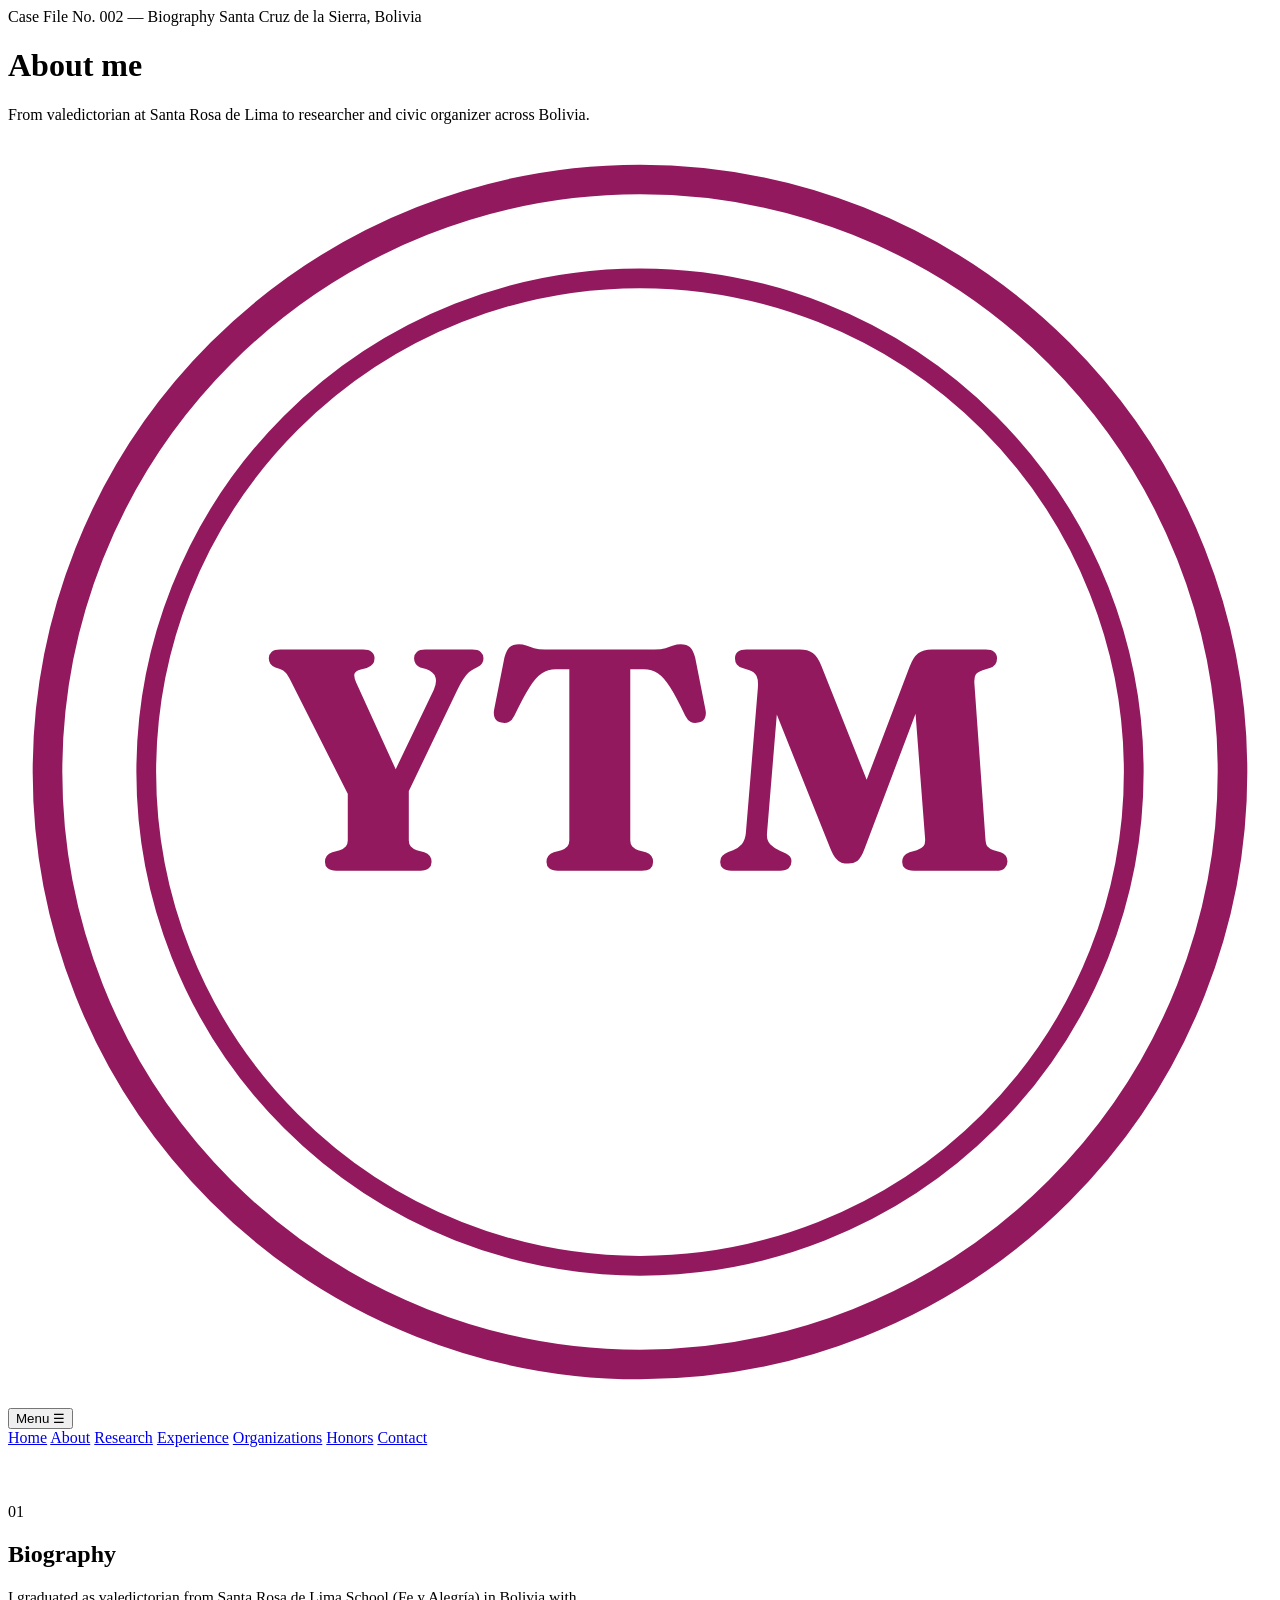
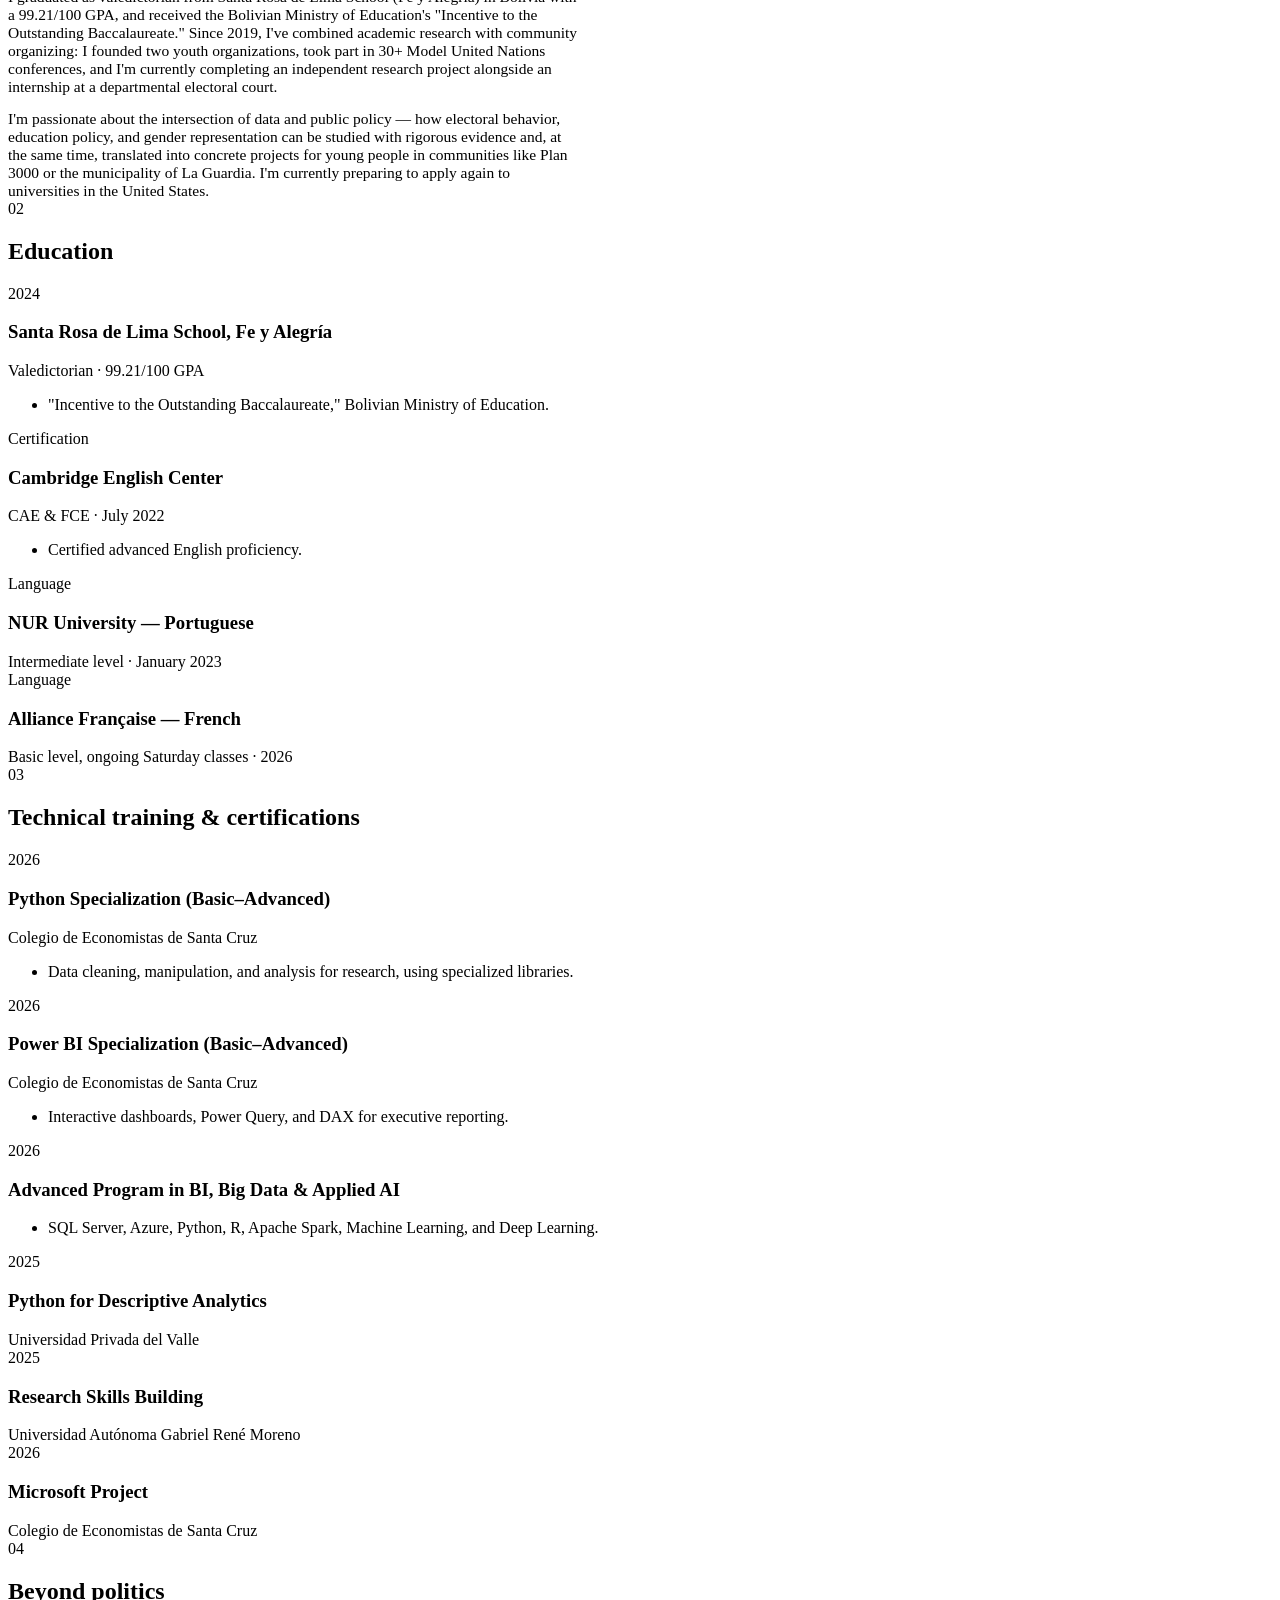
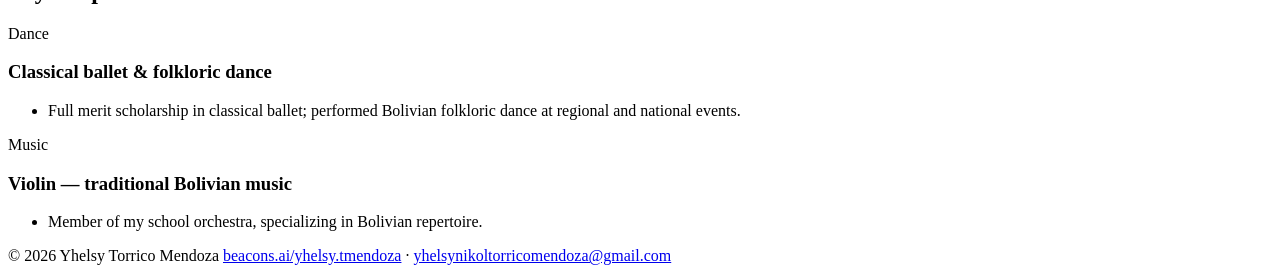
==== about.html @ c165b83f "Add files via upload" ====
<!DOCTYPE html>
<html lang="en">
<head>
<meta charset="UTF-8">
<meta name="viewport" content="width=device-width, initial-scale=1.0">
<title>About — Yhelsy Torrico Mendoza</title>
<link rel="preconnect" href="https://fonts.googleapis.com">
<link rel="preconnect" href="https://fonts.gstatic.com" crossorigin>
<link href="https://fonts.googleapis.com/css2?family=Fraunces:opsz,wght@9..144,600;9..144,700;9..144,800&family=Space+Grotesk:wght@400;500;700&family=IBM+Plex+Mono:wght@400;500;600&display=swap" rel="stylesheet">
<link rel="stylesheet" href="css/styles.css">
</head>
<body>

<header class="masthead">
  <div class="wrap masthead-top">
    <span class="ref">Case File No. 002 — Biography</span>
    <span class="loc">Santa Cruz de la Sierra, Bolivia</span>
  </div>
  <div class="wrap masthead-main">
    <div>
      <h1 class="masthead-name">About me</h1>
      <p class="masthead-tag">From valedictorian at Santa Rosa de Lima to researcher and civic organizer across Bolivia.</p>
    </div>
    <svg class="seal-mark" viewBox="0 0 64 64" aria-hidden="true">
      <circle cx="32" cy="32" r="30" fill="none" stroke="#93195E" stroke-width="1.5"/>
      <circle cx="32" cy="32" r="25" fill="none" stroke="#93195E" stroke-width="1"/>
      <text x="32" y="37" text-anchor="middle" font-family="Fraunces, serif" font-size="16" fill="#93195E" font-weight="700">YTM</text>
    </svg>
  </div>
</header>

<nav class="filetabs">
  <button class="nav-toggle" aria-expanded="false">Menu ☰</button>
  <div class="wrap">
    <a href="index.html" target="_blank" rel="noopener">Home</a>
    <a href="about.html" class="active" target="_blank" rel="noopener">About</a>
    <a href="research.html" target="_blank" rel="noopener">Research</a>
    <a href="experience.html" target="_blank" rel="noopener">Experience</a>
    <a href="organizations.html" target="_blank" rel="noopener">Organizations</a>
    <a href="awards.html" target="_blank" rel="noopener">Honors</a>
    <a href="contact.html" target="_blank" rel="noopener">Contact</a>
  </div>
</nav>

<main>
  <section class="section" style="padding-top:56px;">
    <div class="wrap">
      <div class="section-head reveal">
        <span class="section-num">01</span>
        <h2>Biography</h2>
      </div>
      <div class="card-grid">
        <article class="card card-full reveal">
          <p style="font-size:15.5px;color:var(--ink-soft);max-width:74ch;margin:0 0 14px;">
            I graduated as valedictorian from Santa Rosa de Lima School (Fe y Alegría) in Bolivia with a 99.21/100 GPA, and received the Bolivian Ministry of Education's "Incentive to the Outstanding Baccalaureate." Since 2019, I've combined academic research with community organizing: I founded two youth organizations, took part in 30+ Model United Nations conferences, and I'm currently completing an independent research project alongside an internship at a departmental electoral court.
          </p>
          <p style="font-size:15.5px;color:var(--ink-soft);max-width:74ch;margin:0;">
            I'm passionate about the intersection of data and public policy — how electoral behavior, education policy, and gender representation can be studied with rigorous evidence and, at the same time, translated into concrete projects for young people in communities like Plan 3000 or the municipality of La Guardia. I'm currently preparing to apply again to universities in the United States.
          </p>
        </article>
      </div>
    </div>
  </section>

  <section class="section">
    <div class="wrap">
      <div class="section-head reveal">
        <span class="section-num">02</span>
        <h2>Education</h2>
      </div>
      <div class="card-grid">
        <article class="card reveal">
          <span class="file-no">2024</span>
          <h3>Santa Rosa de Lima School, Fe y Alegría</h3>
          <span class="period">Valedictorian · 99.21/100 GPA</span>
          <ul><li>"Incentive to the Outstanding Baccalaureate," Bolivian Ministry of Education.</li></ul>
        </article>
        <article class="card reveal">
          <span class="file-no">Certification</span>
          <h3>Cambridge English Center</h3>
          <span class="period">CAE &amp; FCE · July 2022</span>
          <ul><li>Certified advanced English proficiency.</li></ul>
        </article>
        <article class="card reveal">
          <span class="file-no">Language</span>
          <h3>NUR University — Portuguese</h3>
          <span class="period">Intermediate level · January 2023</span>
        </article>
        <article class="card reveal">
          <span class="file-no">Language</span>
          <h3>Alliance Française — French</h3>
          <span class="period">Basic level, ongoing Saturday classes · 2026</span>
        </article>
      </div>
    </div>
  </section>

  <section class="section">
    <div class="wrap">
      <div class="section-head reveal">
        <span class="section-num">03</span>
        <h2>Technical training &amp; certifications</h2>
      </div>
      <div class="card-grid">
        <article class="card seal-accent reveal">
          <span class="file-no">2026</span>
          <h3>Python Specialization (Basic–Advanced)</h3>
          <span class="period">Colegio de Economistas de Santa Cruz</span>
          <ul><li>Data cleaning, manipulation, and analysis for research, using specialized libraries.</li></ul>
        </article>
        <article class="card seal-accent reveal">
          <span class="file-no">2026</span>
          <h3>Power BI Specialization (Basic–Advanced)</h3>
          <span class="period">Colegio de Economistas de Santa Cruz</span>
          <ul><li>Interactive dashboards, Power Query, and DAX for executive reporting.</li></ul>
        </article>
        <article class="card seal-accent reveal">
          <span class="file-no">2026</span>
          <h3>Advanced Program in BI, Big Data &amp; Applied AI</h3>
          <ul><li>SQL Server, Azure, Python, R, Apache Spark, Machine Learning, and Deep Learning.</li></ul>
        </article>
        <article class="card seal-accent reveal">
          <span class="file-no">2025</span>
          <h3>Python for Descriptive Analytics</h3>
          <span class="period">Universidad Privada del Valle</span>
        </article>
        <article class="card seal-accent reveal">
          <span class="file-no">2025</span>
          <h3>Research Skills Building</h3>
          <span class="period">Universidad Autónoma Gabriel René Moreno</span>
        </article>
        <article class="card seal-accent reveal">
          <span class="file-no">2026</span>
          <h3>Microsoft Project</h3>
          <span class="period">Colegio de Economistas de Santa Cruz</span>
        </article>
      </div>
    </div>
  </section>

  <section class="section" style="border-bottom:none;">
    <div class="wrap">
      <div class="section-head reveal">
        <span class="section-num">04</span>
        <h2>Beyond politics</h2>
      </div>
      <div class="card-grid">
        <article class="card reveal">
          <span class="file-no">Dance</span>
          <h3>Classical ballet &amp; folkloric dance</h3>
          <ul><li>Full merit scholarship in classical ballet; performed Bolivian folkloric dance at regional and national events.</li></ul>
        </article>
        <article class="card reveal">
          <span class="file-no">Music</span>
          <h3>Violin — traditional Bolivian music</h3>
          <ul><li>Member of my school orchestra, specializing in Bolivian repertoire.</li></ul>
        </article>
      </div>
    </div>
  </section>
</main>

<footer>
  <div class="wrap foot-row">
    <span>© 2026 Yhelsy Torrico Mendoza</span>
    <span><a href="https://beacons.ai/yhelsy.tmendoza" target="_blank" rel="noopener">beacons.ai/yhelsy.tmendoza</a> · <a href="mailto:yhelsynikoltorricomendoza@gmail.com">yhelsynikoltorricomendoza@gmail.com</a></span>
  </div>
</footer>

<script src="js/main.js"></script>
</body>
</html>
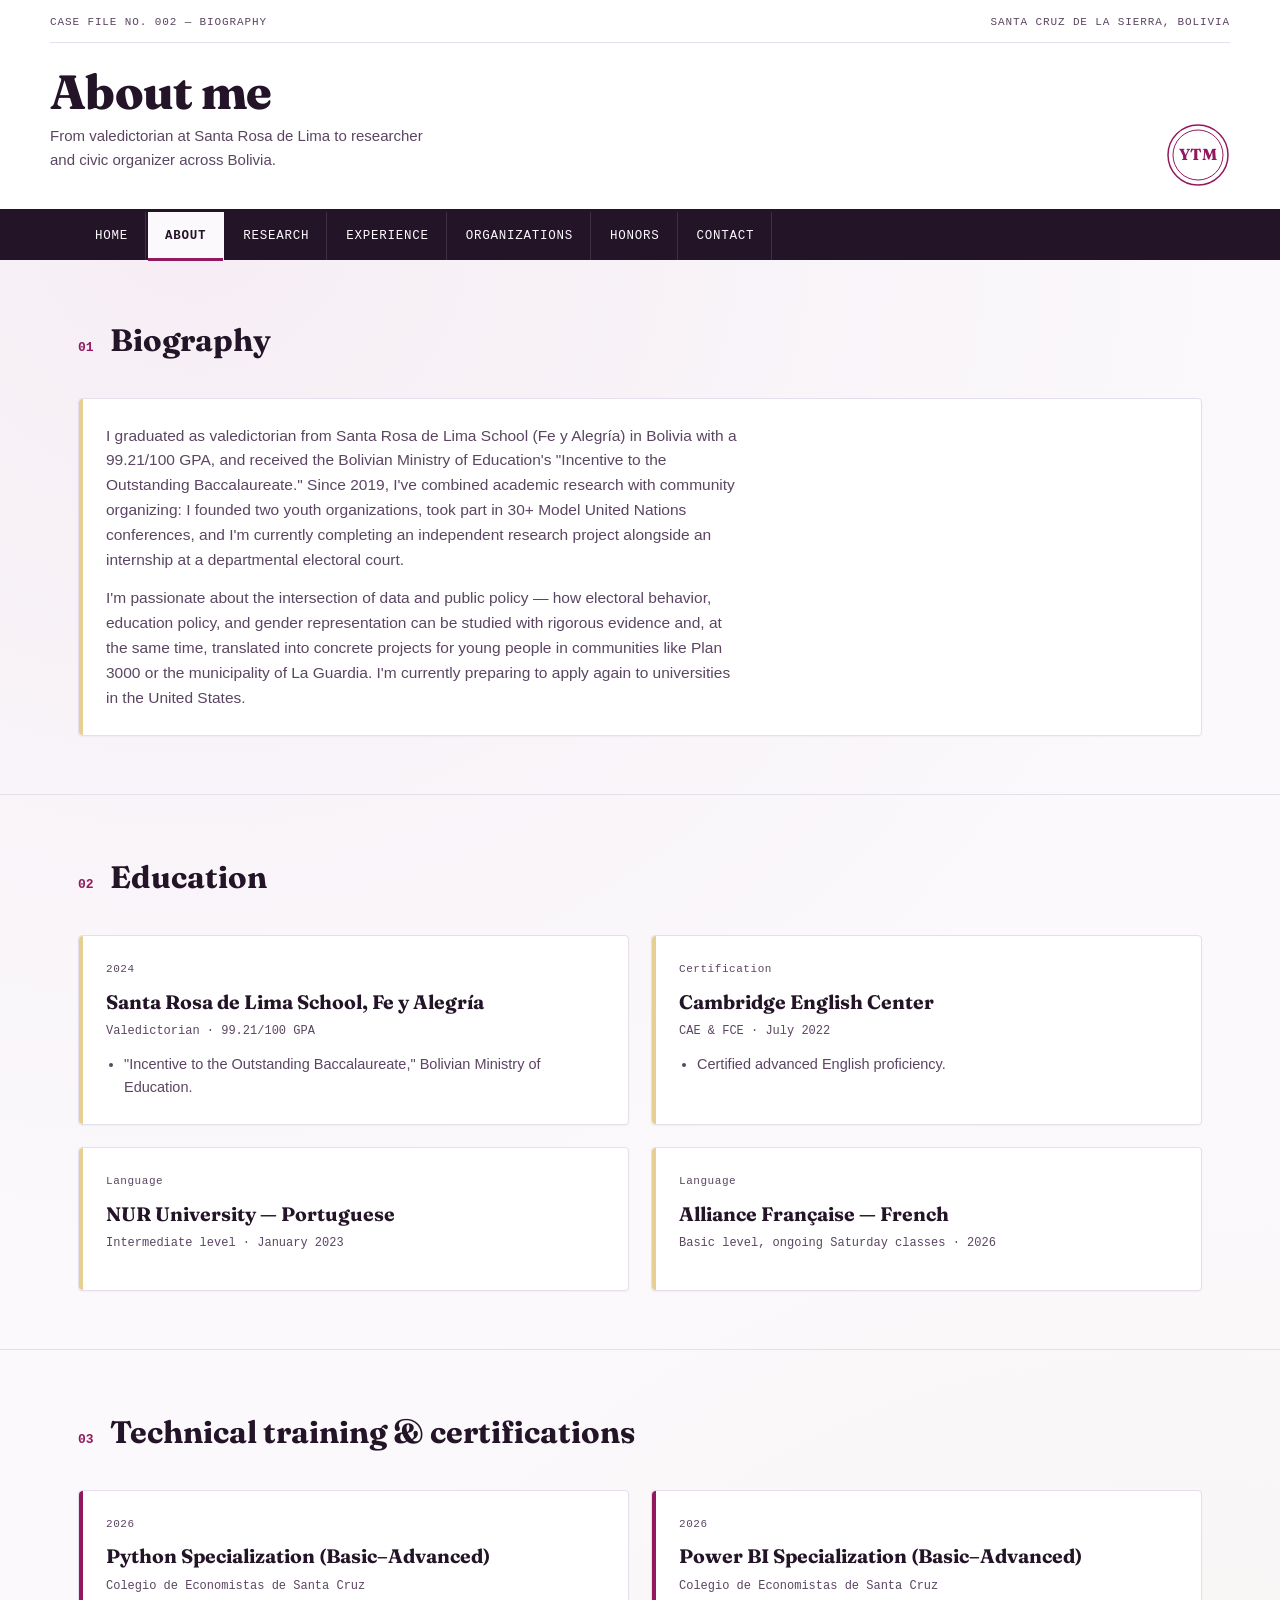
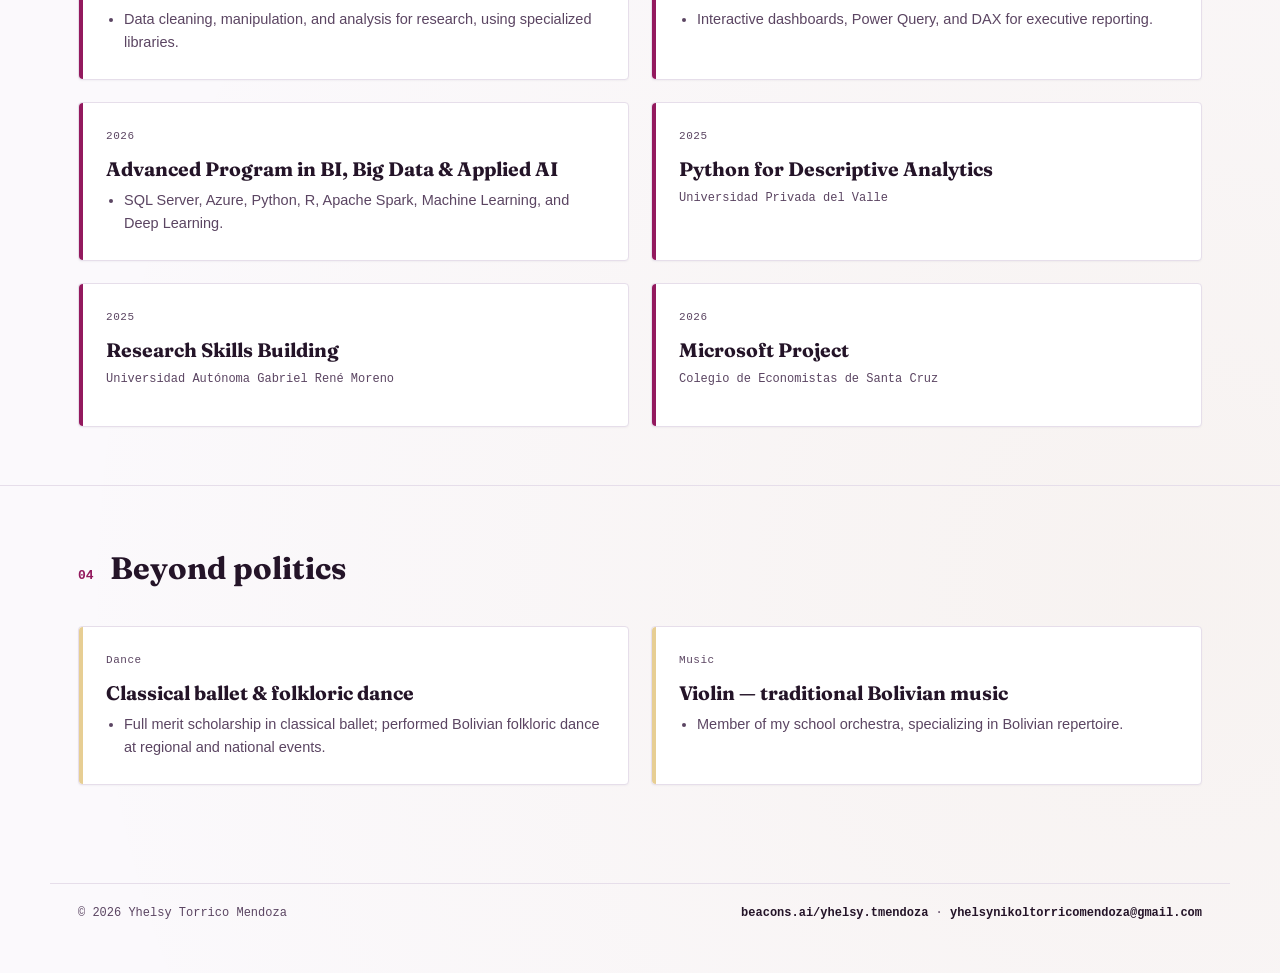
==== commit 8688e1a9: "Update about.html" ====
--- a/about.html
+++ b/about.html
@@ -7,7 +7,7 @@
 <link rel="preconnect" href="https://fonts.googleapis.com">
 <link rel="preconnect" href="https://fonts.gstatic.com" crossorigin>
 <link href="https://fonts.googleapis.com/css2?family=Fraunces:opsz,wght@9..144,600;9..144,700;9..144,800&family=Space+Grotesk:wght@400;500;700&family=IBM+Plex+Mono:wght@400;500;600&display=swap" rel="stylesheet">
-<link rel="stylesheet" href="css/styles.css">
+<link rel="stylesheet" href="styles.css">
 </head>
 <body>
 
@@ -167,6 +167,6 @@
   </div>
 </footer>
 
-<script src="js/main.js"></script>
+<script src="main.js"></script>
 </body>
 </html>
--- a/styles.css
+++ b/styles.css
@@ -0,0 +1,547 @@
+/* ==========================================================================
+   YHELSY TORRICO — Portfolio
+   Design concept: "The Case File" — a civic dossier, re-tuned for a bolder,
+   more contemporary register: confident magenta-plum + gold on crisp white,
+   a heavier display serif, and a distinct grotesk body face. Feminist color
+   lineage (violet/gold, echoing suffrage-movement colors) reworked for a
+   professional, international, youth-forward audience.
+   ========================================================================== */
+
+:root {
+  /* Color tokens */
+  --ink:        #241428;   /* near-black plum, headings/body text */
+  --ink-soft:   #5B4562;   /* muted plum-grey, secondary text */
+  --paper:      #FBF9FC;   /* crisp near-white, faint lavender tint */
+  --paper-raised: #FFFFFF; /* card surface */
+  --paper-line: #E6DEEA;   /* hairline rules */
+  --seal:       #93195E;   /* vivid magenta-plum — primary accent */
+  --seal-dark:  #6E1148;
+  --gold:       #B7893A;   /* foil gold — honors / secondary accent */
+  --gold-soft:  #E7CE93;
+  --charcoal:   #1C0F20;
+
+  --font-display: "Fraunces", "Iowan Old Style", Georgia, serif;
+  --font-body: "Space Grotesk", -apple-system, "Segoe UI", sans-serif;
+  --font-mono: "IBM Plex Mono", "SFMono-Regular", Menlo, monospace;
+
+  --max-width: 1180px;
+  --radius: 4px;
+}
+
+@media (prefers-reduced-motion: reduce) {
+  * { animation-duration: 0.001ms !important; animation-iteration-count: 1 !important; transition-duration: 0.001ms !important; }
+}
+
+* { box-sizing: border-box; }
+
+html { scroll-behavior: smooth; }
+
+body {
+  margin: 0;
+  background: var(--paper);
+  color: var(--charcoal);
+  font-family: var(--font-body);
+  font-weight: 500;
+  font-size: 16px;
+  line-height: 1.6;
+  -webkit-font-smoothing: antialiased;
+}
+
+body {
+  background-image:
+    radial-gradient(circle at 15% 8%, rgba(147,25,94,0.05), transparent 42%),
+    radial-gradient(circle at 92% 85%, rgba(183,137,58,0.06), transparent 45%);
+}
+
+img { max-width: 100%; display: block; }
+
+a { color: var(--seal); text-decoration: none; font-weight: 600; }
+a:hover { text-decoration: underline; }
+
+:focus-visible {
+  outline: 2px solid var(--seal);
+  outline-offset: 3px;
+}
+
+.wrap {
+  max-width: var(--max-width);
+  margin: 0 auto;
+  padding: 0 28px;
+}
+
+/* ---------------- Letterhead / masthead ---------------------------------- */
+
+.masthead {
+  border-bottom: 3px solid var(--ink);
+  background: var(--paper-raised);
+}
+
+.masthead-top {
+  display: flex;
+  align-items: baseline;
+  justify-content: space-between;
+  padding: 14px 0 10px;
+  font-family: var(--font-mono);
+  font-size: 11px;
+  letter-spacing: 0.08em;
+  color: var(--ink-soft);
+  border-bottom: 1px solid var(--paper-line);
+}
+
+.masthead-top .ref { text-transform: uppercase; font-weight: 500; }
+.masthead-top .loc { text-transform: uppercase; font-weight: 500; }
+
+.masthead-main {
+  display: flex;
+  align-items: flex-end;
+  justify-content: space-between;
+  flex-wrap: wrap;
+  gap: 16px;
+  padding: 24px 0 22px;
+}
+
+.masthead-name {
+  font-family: var(--font-display);
+  font-weight: 800;
+  font-size: clamp(30px, 4.6vw, 48px);
+  color: var(--ink);
+  letter-spacing: -0.015em;
+  margin: 0;
+  line-height: 1.03;
+}
+
+.masthead-tag {
+  font-family: var(--font-body);
+  font-weight: 500;
+  font-size: 15px;
+  color: var(--ink-soft);
+  margin-top: 8px;
+  max-width: 46ch;
+}
+
+.seal-mark {
+  flex-shrink: 0;
+  width: 64px;
+  height: 64px;
+}
+
+/* ---------------- File-tab navigation ------------------------------------ */
+
+nav.filetabs {
+  background: var(--ink);
+}
+
+nav.filetabs .wrap {
+  display: flex;
+  flex-wrap: wrap;
+  gap: 2px;
+}
+
+nav.filetabs a {
+  color: var(--paper);
+  font-family: var(--font-mono);
+  font-size: 12.5px;
+  font-weight: 500;
+  letter-spacing: 0.06em;
+  text-transform: uppercase;
+  padding: 14px 17px;
+  border-right: 1px solid rgba(251,249,252,0.12);
+  text-decoration: none;
+  position: relative;
+  transition: background 0.15s ease, color 0.15s ease;
+}
+
+nav.filetabs a:hover { background: rgba(251,249,252,0.1); text-decoration: none; }
+
+nav.filetabs a.active {
+  background: var(--paper);
+  color: var(--ink);
+  font-weight: 700;
+}
+
+nav.filetabs a.active::after {
+  content: "";
+  position: absolute;
+  left: 0; right: 0; bottom: -1px;
+  height: 3px;
+  background: var(--seal);
+}
+
+.nav-toggle {
+  display: none;
+}
+
+/* ---------------- Hero -------------------------------------------------- */
+
+.hero {
+  padding: 68px 0 58px;
+  border-bottom: 1px solid var(--paper-line);
+}
+
+.hero-eyebrow {
+  font-family: var(--font-mono);
+  font-size: 12px;
+  font-weight: 600;
+  letter-spacing: 0.14em;
+  text-transform: uppercase;
+  color: var(--seal);
+  margin: 0 0 14px;
+}
+
+.hero h1 {
+  font-family: var(--font-display);
+  font-weight: 700;
+  font-size: clamp(32px, 5vw, 54px);
+  line-height: 1.1;
+  color: var(--ink);
+  max-width: 22ch;
+  margin: 0 0 20px;
+}
+
+.hero p.lede {
+  font-size: 18.5px;
+  font-weight: 500;
+  max-width: 62ch;
+  color: var(--ink-soft);
+  margin: 0 0 28px;
+}
+
+.hero-actions { display: flex; gap: 14px; flex-wrap: wrap; }
+
+.btn {
+  display: inline-block;
+  font-family: var(--font-mono);
+  font-size: 12.5px;
+  font-weight: 600;
+  letter-spacing: 0.06em;
+  text-transform: uppercase;
+  padding: 12px 22px;
+  border: 1.5px solid var(--ink);
+  border-radius: var(--radius);
+  color: var(--ink);
+  transition: background 0.15s ease, color 0.15s ease;
+}
+
+.btn:hover { background: var(--ink); color: var(--paper); text-decoration: none; }
+
+.btn.primary {
+  background: var(--seal);
+  border-color: var(--seal);
+  color: #FFFFFF;
+}
+
+.btn.primary:hover { background: var(--seal-dark); border-color: var(--seal-dark); }
+
+/* ---------------- Ledger -------------------------------------------------- */
+
+.ledger {
+  border-top: 2px solid var(--ink);
+  border-bottom: 2px solid var(--ink);
+  padding: 24px 0;
+  display: grid;
+  grid-template-columns: repeat(4, 1fr);
+  gap: 20px;
+}
+
+.ledger-item {
+  padding-right: 20px;
+  border-right: 1px solid var(--paper-line);
+}
+.ledger-item:last-child { border-right: none; }
+
+.ledger-figure {
+  font-family: var(--font-display);
+  font-size: 32px;
+  font-weight: 800;
+  color: var(--seal);
+  display: block;
+}
+
+.ledger-label {
+  font-family: var(--font-mono);
+  font-size: 11.5px;
+  font-weight: 500;
+  text-transform: uppercase;
+  letter-spacing: 0.04em;
+  color: var(--ink-soft);
+}
+
+/* ---------------- Sections ------------------------------------------------ */
+
+.section {
+  padding: 58px 0;
+  border-bottom: 1px solid var(--paper-line);
+}
+
+.section-head {
+  display: flex;
+  align-items: baseline;
+  gap: 16px;
+  margin-bottom: 32px;
+}
+
+.section-num {
+  font-family: var(--font-mono);
+  font-weight: 600;
+  font-size: 13px;
+  color: var(--seal);
+}
+
+.section-head h2 {
+  font-family: var(--font-display);
+  font-weight: 700;
+  font-size: clamp(23px, 3vw, 31px);
+  color: var(--ink);
+  margin: 0;
+}
+
+.section-intro {
+  max-width: 68ch;
+  color: var(--ink-soft);
+  margin: -20px 0 32px;
+}
+
+/* ---------------- Cards ---------------------------------------------------- */
+
+.card-grid {
+  display: grid;
+  grid-template-columns: repeat(2, 1fr);
+  gap: 22px;
+}
+
+.card {
+  background: var(--paper-raised);
+  border: 1px solid var(--paper-line);
+  border-radius: var(--radius);
+  padding: 25px 27px;
+  position: relative;
+  box-shadow: 0 1px 2px rgba(36,20,40,0.04);
+}
+
+.card::before {
+  content: "";
+  position: absolute;
+  top: 0; left: 0;
+  width: 4px; height: 100%;
+  background: var(--gold-soft);
+  border-radius: var(--radius) 0 0 var(--radius);
+}
+
+.card.seal-accent::before { background: var(--seal); }
+
+.card .file-no {
+  font-family: var(--font-mono);
+  font-weight: 500;
+  font-size: 11px;
+  color: var(--ink-soft);
+  letter-spacing: 0.05em;
+  display: block;
+  margin-bottom: 8px;
+}
+
+.card h3 {
+  font-family: var(--font-display);
+  font-weight: 700;
+  font-size: 19.5px;
+  color: var(--ink);
+  margin: 0 0 4px;
+}
+
+.card .role {
+  font-size: 13.5px;
+  color: var(--seal);
+  font-weight: 700;
+  margin-bottom: 2px;
+}
+
+.card .period {
+  font-family: var(--font-mono);
+  font-weight: 500;
+  font-size: 12px;
+  color: var(--ink-soft);
+  margin-bottom: 12px;
+  display: block;
+}
+
+.card ul {
+  margin: 0;
+  padding-left: 18px;
+  font-size: 14.5px;
+  font-weight: 400;
+  color: var(--ink-soft);
+}
+
+.card li { margin-bottom: 6px; }
+.card li:last-child { margin-bottom: 0; }
+
+.card-full { grid-column: 1 / -1; }
+
+/* ---------------- Award / seal tiles --------------------------------------- */
+
+.award-grid {
+  display: grid;
+  grid-template-columns: repeat(3, 1fr);
+  gap: 20px;
+}
+
+.award {
+  background: var(--paper-raised);
+  border: 1px solid var(--paper-line);
+  border-radius: var(--radius);
+  padding: 22px;
+  display: flex;
+  gap: 16px;
+  align-items: flex-start;
+  box-shadow: 0 1px 2px rgba(36,20,40,0.04);
+}
+
+.award-stamp {
+  flex-shrink: 0;
+  width: 46px;
+  height: 46px;
+}
+
+.award h3 {
+  font-family: var(--font-display);
+  font-weight: 700;
+  font-size: 16.5px;
+  color: var(--ink);
+  margin: 0 0 4px;
+}
+
+.award .issuer {
+  font-size: 13px;
+  color: var(--seal);
+  font-weight: 700;
+  margin-bottom: 2px;
+}
+
+.award .year {
+  font-family: var(--font-mono);
+  font-weight: 500;
+  font-size: 11.5px;
+  color: var(--ink-soft);
+  margin-bottom: 8px;
+  display: block;
+}
+
+.award p {
+  font-size: 13.5px;
+  font-weight: 400;
+  color: var(--ink-soft);
+  margin: 0;
+}
+
+/* ---------------- Research / paper entries --------------------------------- */
+
+.paper {
+  display: grid;
+  grid-template-columns: 100px 1fr auto;
+  gap: 22px;
+  align-items: start;
+  padding: 26px 0;
+  border-bottom: 1px solid var(--paper-line);
+}
+
+.paper:last-child { border-bottom: none; }
+
+.paper .year-tag {
+  font-family: var(--font-mono);
+  font-weight: 600;
+  font-size: 13px;
+  color: var(--seal);
+  padding-top: 4px;
+}
+
+.paper h3 {
+  font-family: var(--font-display);
+  font-weight: 700;
+  font-size: 19.5px;
+  color: var(--ink);
+  margin: 0 0 6px;
+}
+
+.paper .venue {
+  font-size: 13.5px;
+  font-weight: 500;
+  color: var(--ink-soft);
+  margin-bottom: 10px;
+}
+
+.paper p.abstract {
+  font-size: 14.5px;
+  font-weight: 400;
+  color: var(--ink-soft);
+  max-width: 62ch;
+  margin: 0;
+}
+
+.paper .paper-action { align-self: start; padding-top: 4px; }
+
+/* ---------------- Footer --------------------------------------------------- */
+
+footer {
+  padding: 40px 0 50px;
+  font-family: var(--font-mono);
+  font-weight: 500;
+  font-size: 12px;
+  color: var(--ink-soft);
+}
+
+footer .foot-row {
+  display: flex;
+  justify-content: space-between;
+  flex-wrap: wrap;
+  gap: 12px;
+  border-top: 1px solid var(--paper-line);
+  padding-top: 20px;
+}
+
+footer a { color: var(--ink); font-weight: 600; }
+
+/* ---------------- Responsive ------------------------------------------------ */
+
+@media (max-width: 860px) {
+  .card-grid { grid-template-columns: 1fr; }
+  .award-grid { grid-template-columns: 1fr; }
+  .ledger { grid-template-columns: repeat(2, 1fr); }
+  .paper { grid-template-columns: 1fr; }
+  .paper .paper-action { justify-self: start; }
+}
+
+@media (max-width: 640px) {
+  .ledger { grid-template-columns: 1fr 1fr; }
+  .ledger-item { border-right: none; padding-right: 0; }
+
+  nav.filetabs .wrap {
+    display: none;
+    flex-direction: column;
+  }
+  nav.filetabs .wrap.open { display: flex; }
+  nav.filetabs a { border-right: none; border-bottom: 1px solid rgba(251,249,252,0.1); }
+
+  .nav-toggle {
+    display: block;
+    width: 100%;
+    text-align: left;
+    background: var(--ink);
+    color: var(--paper);
+    border: none;
+    font-family: var(--font-mono);
+    font-weight: 600;
+    font-size: 12.5px;
+    letter-spacing: 0.06em;
+    text-transform: uppercase;
+    padding: 14px 28px;
+    cursor: pointer;
+  }
+}
+
+/* ---------------- Reveal-on-scroll ------------------------------------------ */
+
+.reveal {
+  opacity: 0;
+  transform: translateY(10px);
+  transition: opacity 0.5s ease, transform 0.5s ease;
+}
+.reveal.in { opacity: 1; transform: translateY(0); }
